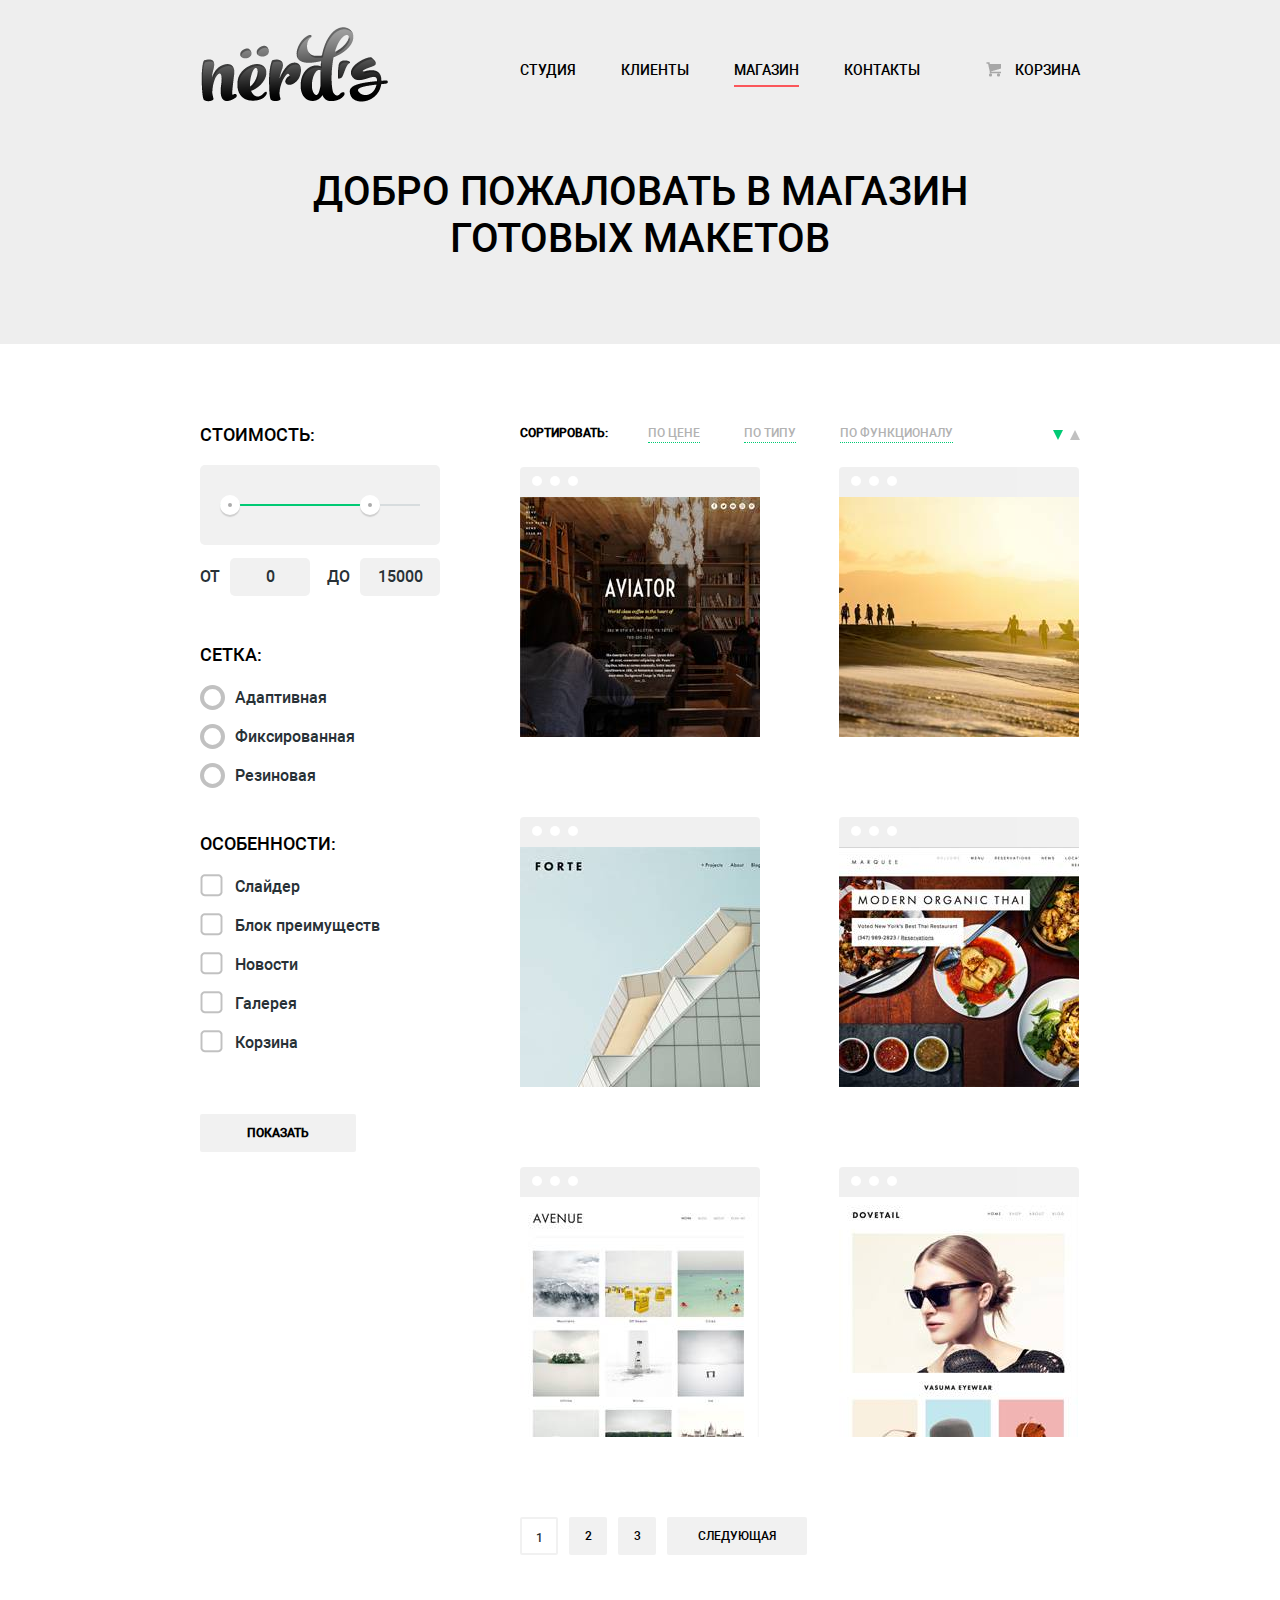
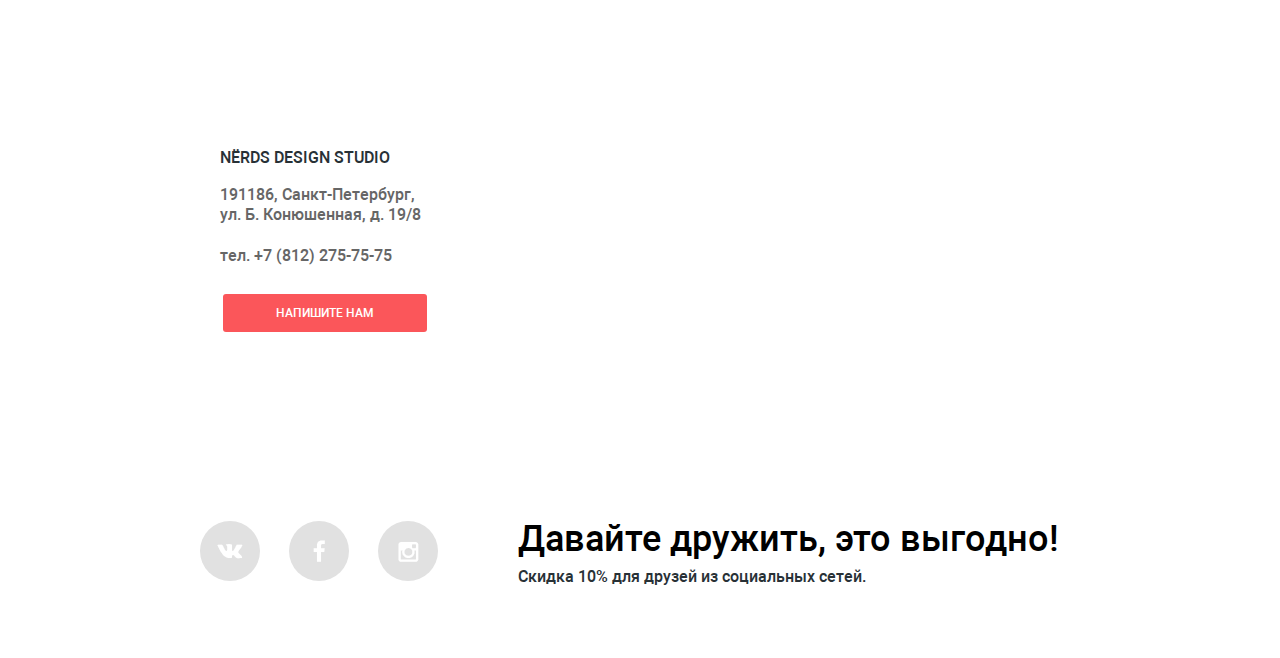
==== catalog.html @ d3740622 "Fix" ====
<!DOCTYPE html>
<html>
  <head>
    <meta charset="utf-8">
    <title></title>
    <link rel="stylesheet" href="css/normalize.css">
    <link rel="stylesheet" href="css/style.css">
  </head>
  <body>
    <header class="page-header">
      <div class="container">
        <div class="header-top clearfix">
          <a class="header-logo" href="index.html"><img src="img/logo.png" alt="Nerds"></a>
          <div class="header-nav clearfix">
            <nav class="header-menu">
              <ul class="header-menu-list">
                <li><a href="#">Студия</a></li>
                <li><a href="#">Клиенты</a></li>
                <li class="menu-item-active"><span>Магазин</span></li>
                <li><a href="#">Контакты</a></li>
              </ul>
            </nav>
            <a class="header-cart" href="#">
              <i class="cart-img"></i>
              Корзина
            </a>
          </div>
        </div>
        <div class="header-title">
          <h1>Добро пожаловать в магазин готовых макетов</h1>
        </div>
      </div>
    </header>
    <main class="container clearfix">
      <form class="shop-form" action="index.html" method="post">
        <div class="shop-form-filter">
          <h2>Стоимость:</h2>
          <div class="range-filter">
            <div class="range-controls">
              <div class="scale">
                <div class="bar" style="margin-left: 0; width: 75%"></div>
              </div>
              <div class="toggle toggle-min"></div>
              <div class="toggle toggle-max"></div>
            </div>
            <div class="price-controls">
              <label class="min-price">от<input name="min-price" type="text" value="0"></label>
              <label class="max-price">до<input name="max-price" type="text" value="15000"></label>
            </div>
          </div>
        </div>
        <div class="shop-form-groups">
          <h2>Сетка:</h2>
          <ul class="shop-form-groups-list">
            <li class="shop-form-groups-item">
              <input type="radio" name="radio-item" value="radio-item1" id="radio-point1">
              <label for="radio-point1">Адаптивная</label>
            </li>
            <li class="shop-form-groups-item">
              <input type="radio" name="radio-item" value="radio-item2" id="radio-point2">
              <label for="radio-point2">Фиксированная</label>
            </li>
            <li class="shop-form-groups-item">
              <input type="radio" name="radio-item" value="radio-item3" id="radio-point3">
              <label for="radio-point3">Резиновая</label>
            </li>
          </ul>
        </div>
        <div class="shop-form-groups">
          <h2>Особенности:</h2>
          <ul class="shop-form-groups-list">
            <li class="shop-form-groups-item">
              <input type="checkbox" name="checkbox-item1" id="chekbox-point1">
              <label for="chekbox-point1">Слайдер</label>
            </li>
            <li class="shop-form-groups-item">
              <input type="checkbox" name="checkbox-item2" id="chekbox-point2">
              <label for="chekbox-point2">Блок преимуществ</label>
            </li>
            <li class="shop-form-groups-item">
              <input type="checkbox" name="checkbox-item3" id="chekbox-point3">
              <label for="chekbox-point3">Новости</label>
            </li>
            <li class="shop-form-groups-item">
              <input type="checkbox" name="checkbox-item4" id="chekbox-point4">
              <label for="chekbox-point4">Галерея</label>
            </li>
            <li class="shop-form-groups-item">
              <input type="checkbox" name="checkbox-item5" id="chekbox-point5">
              <label for="chekbox-point5">Корзина</label>
            </li>
          </ul>
        </div>
        <input class="form-btn" type="submit" value="Показать">
      </form>
      <div class="shop-content">
        <div class="shop-sort clearfix">
          <b class="shop-sort-title">Сортировать:</b>
          <ul class="shop-sort-list">
            <li class="shop-sort-item"><a href="#">По цене</a></li>
            <li class="shop-sort-item"><a href="#">По типу</a></li>
            <li class="shop-sort-item"><a href="#">По функционалу</a></li>
          </ul>
          <div class="shop-sort-buttons">
             <a class="sort-button-down sort-button-active" href="#"></a>
             <a class="sort-button-up" href="#"></a>
          </div>
        </div>
        <div class="shop-products">
          <div class="shop-products-catalog">
            <article class="shop-products-item">
              <div class="item-header">
                <div class="item-header-laps">
                  <div class="item-header-lap"></div>
                  <div class="item-header-lap"></div>
                  <div class="item-header-lap"></div>
                </div>
              </div>
              <div class="item-img">
                <img src="img/shop-item-img1.jpg" alt="#" width="240" height="240">
                <div class="item-inside">
                  <h3>
                    <a href="#">
                      <span class="item-inside-title">Aviator</span>
                      <span class="item-inside-text">Одностраничный макет<br>с авторским дизайном</span>
                    </a>
                  </h3>
                  <a class="btn btn--product" href="#">8000 Р.</a>
                </div>
              </div>
            </article>
            <article class="shop-products-item">
              <div class="item-header">
                <div class="item-header-laps">
                  <div class="item-header-lap"></div>
                  <div class="item-header-lap"></div>
                  <div class="item-header-lap"></div>
                </div>
              </div>
              <div class="item-img">
                <img src="img/shop-item-img2.jpg" alt="#" width="240" height="240">
                <div class="item-inside">
                  <h3>
                    <a href="#">
                      <span class="item-inside-title">Sunset</span>
                      <span class="item-inside-text">Интернет-магазин<br>с личным кабинетом</span>
                    </a>
                  </h3>
                  <a class="btn btn--product" href="#">10000 Р.</a>
                </div>
              </div>
            </article>
            <article class="shop-products-item">
              <div class="item-header">
                <div class="item-header-laps">
                  <div class="item-header-lap"></div>
                  <div class="item-header-lap"></div>
                  <div class="item-header-lap"></div>
                </div>
              </div>
              <div class="item-img">
                <img src="img/shop-item-img3.jpg" alt="#" width="240" height="240">
                <div class="item-inside">
                  <h3>
                    <a href="#">
                      <span class="item-inside-title">Forte</span>
                      <span class="item-inside-text">Отличный макет<br>для личного блога</span>
                    </a>
                  </h3>
                  <a class="btn btn--product" href="#">5000 Р.</a>
                </div>
              </div>
            </article>
            <article class="shop-products-item">
              <div class="item-header">
                <div class="item-header-laps">
                  <div class="item-header-lap"></div>
                  <div class="item-header-lap"></div>
                  <div class="item-header-lap"></div>
                </div>
              </div>
              <div class="item-img">
                <img src="img/shop-item-img4.jpg" alt="#" width="240" height="240">
                <div class="item-inside">
                  <h3>
                    <a href="#">
                      <span class="item-inside-title">Modern organic thai</span>
                      <span class="item-inside-text">Сайт для ресторана<br>быстрого питания</span>
                    </a>
                  </h3>
                  <a class="btn btn--product" href="#">12000 Р.</a>
                </div>
              </div>
            </article>
            <article class="shop-products-item">
              <div class="item-header">
                <div class="item-header-laps">
                  <div class="item-header-lap"></div>
                  <div class="item-header-lap"></div>
                  <div class="item-header-lap"></div>
                </div>
              </div>
              <div class="item-img">
                <img src="img/shop-item-img5.jpg" alt="#" width="239" height="240">
                <div class="item-inside">
                  <h3>
                    <a href="#">
                      <span class="item-inside-title">Avenue</span>
                      <span class="item-inside-text">Макет для блога<br>о путешествиях</span>
                    </a>
                  </h3>
                  <a class="btn btn--product" href="#">8000 Р.</a>
                </div>
              </div>
            </article>
            <article class="shop-products-item">
              <div class="item-header">
                <div class="item-header-laps">
                  <div class="item-header-lap"></div>
                  <div class="item-header-lap"></div>
                  <div class="item-header-lap"></div>
                </div>
              </div>
             <div class="item-img">
                <img src="img/shop-item-img6.jpg" alt="#" width="239" height="240">
                <div class="item-inside">
                  <h3>
                    <a href="#">
                      <span class="item-inside-title">Devetail</span>
                      <span class="item-inside-text">Интернет-магазин<br>с галереей товаров</span>
                    </a>
                  </h3>
                  <a class="btn btn--product" href="#">14000 Р.</a>
                </div>
              </div>
            </article>
          </div>
          <div class="shop-pagination">
            <ul class="shop-pagination-list">
              <li class="shop-pagination-list-item"><span>1</span></li>
              <li class="shop-pagination-list-item"><a href="#">2</a></li>
              <li class="shop-pagination-list-item"><a href="#">3</a></li>
              <li class="shop-pagination-list-item"><a href="#">Следующая</a></li>
            </ul>
          </div>
        </div>
      </div>
    </main>
    <footer class="main-footer">
      <div class="map">
        <div class="container">
          <div class="contacts">
            <h3>Nёrds design studio</h3>
            <p>191186, Cанкт-Петербург,<br>ул. Б. Конюшенная, д. 19/8</p>
            <p>тел. +7 (812) 275-75-75</p>
            <a class="btn btn--contacts" href="#">Напишите нам</a>
          </div>
        </div>
        <iframe src="https://www.google.com/maps/embed?pb=!1m18!1m12!1m3!1d706.6223157709778!2d30.32286932535905!3d59.938286115292975!2m3!1f0!2f0!3f0!3m2!1i1024!2i768!4f13.1!3m3!1m2!1s0x4696310fc48a615b%3A0x8de51359ce6081aa!2z0JLQvtC70YvQvdGB0LrQuNC5INC_0LXRgC4sIDE5LCDQodCw0L3QutGCLdCf0LXRgtC10YDQsdGD0YDQsywgMTkxMTg2!5e0!3m2!1sru!2sru!4v1463159661287" width="100%" height="415" frameborder="0" style="border:0" allowfullscreen></iframe>
      </div>
      <div class="main-footer-bottom clearfix">
        <div class="container">
          <div class="social-btns">
            <a class="social-btn" href="http://vk.com/"><div class="social-btn-vk"></div></a>
            <a class="social-btn" href="http://facebook.com/"><div class="social-btn-fb"></div></a>
            <a class="social-btn" href="http://instagram.com/"><div class="social-btn-in"></div></a>
          </div>
          <div class="footer-promo">
            <b class="footer-promo-title">Давайте дружить, это выгодно!</b>
            <p>Скидка 10% для друзей из социальных сетей.</p>
          </div>
        </div>
      </div>
    </footer>
    <div class="container container--modal">
      <div class="modal-content">
        <button class="modal-content-close" type="button" title="Закрыть">Закрыть</button>
        <form class="modal-form" action="index.html" method="post">
          <div class="modal-form-block">
            <label for="form-name">Ваше имя:</label>
            <input class="modal-form-text" id="form-name" type="text" name="name" value="Представьтесь, пожалуйста">
          </div>
          <div class="modal-form-block">
            <label for="form-email">Ваш e-mail:</label>
            <input class="modal-form-text" id="form-email" type="email" name="email" value="Для отправки ответа">
          </div>
          <label for="form-letter">Текст письма:</label>
          <textarea class="modal-form-text modal-form-text--letter" id="form-letter" name="letter">В свободной форме</textarea>
          <input class="btn brn--modal" type="submit" value="Отправить">
        </form>
      </div>
    </div>
    <script src="js/script.js"></script>
  </body>
</html>
---- css/style.css ----
@font-face {
    font-family: "roboto";
    src: url("../fonts/robotomedium.woff2") format("woff2"),
         url("../fonts/robotomedium.woff") format("woff");
    font-weight: 500;
    font-style: normal;
}

body {
  min-width: 900px;
  font-family: "roboto", "Arial", sans-serif;
  font-weight: 500;
  font-size: 16px;
  line-height: 22px;
  background: #ffffff;
  color: #283136;
}

.container {
  width: 880px;
  margin: 0 auto;
  padding-left: 10px;
  padding-right: 10px;
}

.page-header {
  margin-bottom: 80px;
  background: #eeeeee;
  color: #000000;
}

.header-logo {
  width: 140px;
  padding-left: 1px;
  float: left;
  margin-top: 27px;
}

.header-nav {
  max-width: 720px;
  margin-top: 55px;
  float: right;
}

.header-menu {
  float: left;
  max-width: 560px;
}

.header-menu-list {
  margin: 0;
  padding: 0;
  list-style: none;
  font-size: 0;
}

.header-menu-list li {
  display: inline-block;
  margin-right: 45px;
  font-size: 14px;
  line-height: 30px;
  vertical-align: top;
}

.menu-item-active {
  border-bottom: 2px solid #fb565a;
}

.header-nav a,
.header-nav span {
  text-decoration: none;
  text-transform: uppercase;
  color: #000000;
}

.header-nav a:hover {
  color: #fb565a;
}

.header-nav a:active {
  color: #8f8f8f;
}

.header-cart {
  position: relative;
  display: block;
  float: right;
  width: 100px;
  margin-left: 15px;
  text-align: right;
  font-size: 14px;
  line-height: 30px;
}

.cart-img {
  position: absolute;
  display: block;
  top: 7px;
  left: 6px;
  background-image: url("../img/sprite.png");  background-repeat: no-repeat;
  background-position: -20px -19px;
  width: 15px;
  height: 15px;
}

.header-cart:hover .cart-img {
  background-position: -19px -111px;
}

.header-cart:active .cart-img {
  background-position: -20px -67px;
}

.slider{
    position:relative;
    width:880px;
    height:310px;
    margin:0 auto;
    margin-top: 40px;
}
.slider input[type=radio] {
    position:absolute;
    opacity:0;
}
.slider-controls{
    position:absolute;
    bottom:95px;
    left:50%;
    width:200px;
    height:10px;
    margin-left:-100px;
    text-align:center;
    z-index:1000;
}
.slider-controls label{
    display:inline-block;
    width:4px;
    height:4px;
    margin:0 3px;
    background:white;
    border:3px solid white;
    vertical-align:top;
    border-radius:50%;
    cursor:pointer;
}
#btn-1:checked ~ .slider-controls label[for="btn-1"],
#btn-2:checked ~ .slider-controls label[for="btn-2"],
#btn-3:checked ~ .slider-controls label[for="btn-3"] {
    background:#c1c1c1;
}

.slider-slide {
    position:absolute;
    top:0;
    left:0;
    width:100%;
    height:100%;
    overflow:hidden;
}
.slider-slide-content {
    width: 470px;
    padding:30px 0;
    color:#283136;
}
.slider-slide-title {
    display: block;
    margin-bottom: 17px;
    font-size:36px;
    line-height:1;
    font-weight: normal;;
    color: #000000;
}

.slider-slide-description {
  margin: 0;
  margin-bottom: 28px;
}

.slider-slide .btn {
  width: 240px;
  padding-left: 0;
  padding-right: 0;
  text-align: center;
}

.slider-slide:nth-child(1) {
    background-image: url("../img/slider-img1.png");
    background-repeat: no-repeat;
    background-position: 100% 10px;
}
.slider-slide:nth-child(2) {
    background-image: url("../img/slider-img2.png");
    background-repeat: no-repeat;
    background-position: 100% 10px;
}
.slider-slide:nth-child(3) {
    background-image: url("../img/slider-img3.png");
    background-repeat: no-repeat;
    background-position: 100% 0;
}
.slider-slide {
    display:none;
}

#btn-1:checked ~ .slider-slides .slider-slide:nth-child(1) {
    display: block;
}
#btn-2:checked ~ .slider-slides .slider-slide:nth-child(2) {
    display: block;
}
#btn-3:checked ~ .slider-slides .slider-slide:nth-child(3) {
    display: block;
}



.header-title {
  width: 700px;
  margin: 0 auto;
  padding-bottom: 55px;
  margin-top: 60px;
}

.header-title h1 {
  text-align: center;
  font-weight: normal;
  text-transform: uppercase;
  font-size: 40px;
  line-height: normal;
}



.services {
  margin-bottom: 60px;
  padding-bottom: 80px;
  border-bottom: 2px solid #eeeeee;
}

.services-item {
  float: left;
  width: 240px;
}

.services-item:not(:last-child) {
  margin-right: 80px;
}

.services-item-img {
  margin-bottom: 17px;
}

.services-item-title {
  margin: 0;
  padding: 0;
  margin-bottom: 14px;
  text-transform: uppercase;
  font-weight: normal;
  font-size: 18px;
  line-height: 30px;
  color: #000000;
}

.services-item-description {
  margin:0;
  margin-bottom: 25px;
  font-size: 15px;
  line-height: 22px;
  color: #283136;
}
.btn {
  display: inline-block;
  padding-top: 11px;
  padding-bottom: 9px;
  padding-left: 40px;
  padding-right: 40px;
  border-radius: 3px;
  text-decoration: none;
  text-transform: uppercase;
  font-size: 12px;
  line-height: 18px;
  color: #ffffff;
  background: #fb565a;
}

.btn:hover {
  background: #d6494d;
}

.btn:active {
  background: #b63538;
  box-shadow: inset 0 3px #9b2d30;
}

.btn--green {
  background: #00ca74;
}

.btn--green:hover {
  background: #01a25e;
}

.btn--green:active {
  background: #009053;
  box-shadow: inset 0 3px #007b47;
}

.btn--yellow {
  background: #efc84a;
}

.btn--yellow:hover {
  background: #d6ae2c;
}

.btn--yellow:active {
  background: #c09b24;
  box-shadow: inset 0 3px #a3841f;
}



.company-info {
  margin-bottom: 45px;
  padding-bottom: 70px;
  border-bottom: 2px solid #eeeeee;
}

.about-us {
  margin-bottom: 46px;
}

.about-us-col-left {
  float: left;
  width: 620px;
  margin-top: 10px;
}

.about-us-col-left p {
  margin: 0px;
}

.about-us-col-left b {
  display: block;
  width: 540px;
  margin-bottom: 15px;
  font-weight: 500;
  font-size: 36px;
  line-height: 36px;
  color: #000000;
}

.about-us-col-right {
  float: right;
  width: 240px;
  text-align: center;
}

.company-info-logo {
  margin-bottom: 20px;
}

.about-us-col-right-title {
  position: relative;
  text-align: center;
}

.about-us-col-right-title::before {
  content: '';
  display: block;
  position: absolute;
  top: 50%;
  height: 2px;
  width: 100%;
  background: #eeeeee;
  z-index: -1;
}

.about-us-col-right-title b {
  display: inline-block;
  background: #ffffff;
  padding: 0 15px;
  font-weight: 500;
  text-transform: uppercase;
  line-height: 16px;
}

.about-job-col {
  float: left;
  font-size: 16px;
  line-height: 22px;
  color: #283136;
}

.about-job-col--right {
  float: right;
  padding-right: 14px;
}

.about-job-col:first-child {
  margin-right: 180px;
}

.about-job-col h2 {
  padding: 0;
  margin: 0;
  margin-bottom: 21px;
  font-size: 16px;
  line-height: 22px;
  text-transform: uppercase;
  font-weight: normal;
}

.about-job-col ul {
  padding: 0;
  margin: 0;
  list-style: none;
}

.about-job-col li {
  position: relative;
  padding: 0;
  padding-left: 37px;
  margin: 0;
}

.about-job-col li:not(:last-child) {
  margin-bottom: 22px;
}

.about-job-col li::after {
  content: '';
  position: absolute;
  top: 10px;
  left: 0;
  width: 25px;
  height: 2px;
  background: #fb565a;
}

.partners {
  margin-bottom: 85px;
  border-bottom: 2px solid #eeeeee;
  padding-left: 11px;
  padding-bottom: 25px;
}

.partners-item {
  display: inline-block;
  vertical-align: middle;
  opacity: 0.3;
}

.partners-item:not(:last-child) {
  margin-right: 118px;
}

.partners-item:hover {
  opacity: 1;
}



.shop-form {
  float: left;
  width: 240px;
  margin-right: 80px;
}

.shop-form h2{
  margin: 0;
  margin-bottom: 15px;
  font-weight: normal;
  font-size: 18px;
  line-height: 30px;
  text-transform: uppercase;
  color: #000000;
}

.shop-form-filter {
  margin-top: -4px;
  margin-bottom: 44px;
}

.range-filter {
  width: 240px;
}

.range-controls {
  position: relative;
  height: 41px;
  padding-top: 39px;
  padding-right: 20px;
  padding-left: 20px;
  margin-bottom: 13px;
  border-radius: 5px;
  background: #f1f1f1;
}

.range-controls .scale {
  height: 2px;
  background: #d7dcde;
}

.range-controls .bar {
  width: 70%;
  height: 2px;
  background: #00ca74;
}

.range-controls .toggle {
  position: absolute;
  top: 30px;
  left: 0px;
  width: 4px;
  height: 4px;
  cursor: pointer;
  border: 8px solid #fff;
  border-radius: 50%;
  background: #ababab;
  box-shadow: 0 2px 1px 0 #cfcfcf;
}

.range-controls .toggle-min {
  left: 20px;
}

.range-controls .toggle-max {
  left: 160px;
}

.price-controls {
  font-size: 0;
}

.price-controls label {
  font-size: 16px;
  display: inline-block;
  width: 50%;
  text-transform: uppercase;
}

.max-price {
  text-align: right;
}

.price-controls input {
  font-family: 'Roboto', 'Arial', sans-serif;
  font-size: 16px;
  width: 60px;
  margin-left: 10px;
  padding: 8px 10px;
  text-align: center;
  color: #283136;
  border: none;
  border-radius: 5px;
  outline: none;
  background: #f1f1f1;
}

.shop-form-groups {
  margin-bottom: 42px;
}

.shop-form-groups-list {
  margin: 0;
  padding: 0;
  list-style: none;
}

.shop-form-groups-item {
  margin-bottom: 15px;
}

input[type="radio"] {
  display: none;
}

input[type="radio"] + label::before {
  content: '';
  display: block;
  position: absolute;
  top: 0;
  left: 0;
  width: 17px;
  height: 17px;
  border: 4px solid #c1c1c1;
  border-radius: 50%;
}

input[type="radio"] + label:hover::before {
  border: 4px solid #b5b5b5;
}

input[type="radio"]:checked + label::after {
  content: '';
  display: block;
  position: absolute;
  top: 8px;
  left: 8px;;
  width: 9px;
  height: 9px;
  background: #c1c1c1;
  border-radius: 50%;
}

input[type="radio"]:checked + label:hover::after {
  background: #b5b5b5;
}

input[type="checkbox"] {
  display: none;
}

input + label {
  display: block;
  position: relative;
  cursor: pointer;
  padding-top: 2px;
  padding-left: 35px;
}

input[type="checkbox"] + label::before {
  content: '';
  display: block;
  position: absolute;
  top: 0;
  left: 0;
  width: 27px;
  height: 23px;
  background-image: url("../img/sprite.png");  background-repeat: no-repeat;
  background-position: -113px -13px;
}

input[type="checkbox"] + label:hover::before {
  background-image: url("../img/sprite.png");  background-repeat: no-repeat;
  background-position: -162px -13px;
}

input[type="checkbox"]:checked + label::before {
  content: '';
  display: block;
  position: absolute;
  top: 0;
  left: 0;
  width: 27px;
  height: 23px;
  background-image: url("../img/sprite.png");  background-repeat: no-repeat;
  background-position: -114px -60px;
}

input[type="checkbox"]:checked + label:hover::before {
  background-image: url("../img/sprite.png");  background-repeat: no-repeat;
  background-position: -158px -60px;
}

.form-btn {
  display: block;
  border: none;
  cursor: pointer;
  width: 156px;
  height: 38px;
  margin-top: 60px;
  border-radius: 2px;
  font-size: 12px;
  font-weight: 600;
  text-align: center;
  text-decoration: none;
  text-transform: uppercase;
  letter-spacing: 0;
  background: #f1f1f1;
  color: #000000;
  outline: none;
}

.form-btn:hover {
  background: #e5e5e5;
}

.form-btn:active {
  background: #d5d5d5;
  box-shadow: inset 0 3px #b5b5b5;
}


.shop-content {
  float: right;
  width: 560px;
  margin-bottom: 75px;
}

.shop-sort {
  margin-bottom: 21px;
}

.shop-sort-title {
  float: left;
  display: block;
  margin-right: 40px;
  font-size: 12px;
  line-height: 18px;
  text-transform: uppercase;
  color: #000000;
}

.shop-sort-list {
  float: left;
  margin: 0;
  padding: 0;
  list-style: none;
}

.shop-sort-item {
  display: inline-block;
  padding: 0;
  margin: 0;
  vertical-align: top;
}

.shop-sort-item:not(:last-child) {
  margin-right: 40px;
}

.shop-sort-item a {
  display: block;
  text-decoration: none;
  font-size: 12px;
  line-height: 18px;
  text-transform: uppercase;
  color: #b2b2b2;
  border-bottom: 1px dotted #00ca74;
}

.shop-sort-item a:hover {
  color: #000000;
  border-bottom: 1px solid #00ca74;
}

.shop-sort-item a:active {
  border: none;
}

.shop-sort-buttons {
  float: right;
}

.shop-sort-buttons a {
  display: inline-block;
}

.sort-button-down {
  width: 0;
  margin-right: 3px;
  border-left: 5px solid transparent;
  border-right: 5px solid transparent;
  border-top: 10px solid #c1c1c1;
}

.sort-button-up {
  width: 0;
  height: 0;
  border-left: 5px solid transparent;
  border-right: 5px solid transparent;
  border-bottom: 10px solid #c1c1c1;
}

.sort-button-active {
  border-top: 10px solid #00ca74;
}

.sort-button-down:hover {
  border-top: 10px solid #b5b5b5;
}

.sort-button-up:hover {
  border-bottom: 10px solid #b5b5b5;
}

.sort-button-down:active {
  border-top: 10px solid #000000;
}

.sort-button-up:active {
  border-bottom: 10px solid #000000;
}


.shop-products-item {
  display: inline-block;
  width: 240px;
  padding: 0;
  margin-bottom: 80px;
  border-radius: 4px 4px 0 0;
}

.shop-products-item:not(:nth-child(2n)) {
  margin-right: 75px;
}

.item-header {
  position: relative;
  height: 30px;
  width: 240px;
  border-radius: 4px 4px 0 0;
  background:#797979;
  opacity: 0.1;
}

.shop-products-item:hover .item-header {
  opacity: 1;
}

.item-header-laps {
  padding: 0;
  margin: 0;
  position: absolute;
  top: 3px;
  left: 12px;
}

.item-header-lap {
  display: inline-block;
  width: 10px;
  height: 10px;
  border-radius: 50%;
  margin: 0;
  padding: 0;
  margin-right: 4px;
  background: #ffffff;
}

.item-img {
  position: relative;
  margin: 0;
  padding: 0;
  margin-bottom: -6px;
}

.item-inside {
  position: absolute;
  top: 20px;
  left: 20px;
  display: none;
  width: 200px;
  height: 140px;
  padding-top: 30px;
  padding-bottom: 30px;
  text-align: center;
  background: #ffffff;
}

.item-inside h3 {
  padding: 0;
  margin: 0;
  font-weight: 500;
}

.item-inside h3>a {
  display: block;
  text-decoration: none;
}

.item-inside-title {
  display: block;
  margin-bottom: 17px;
  font-size: 18px;
  line-height: 18px;
  text-transform: uppercase;
  color: #000000
}

.item-inside-text {
  display: block;
  margin-bottom: 30px;
  font-size: 14px;
  line-height: 18px;
  color: #283136;
}

.btn--product {
  position: absolute;
  bottom: 30px;
  left: 30px;
  font-size: 18px;
  line-height: 18px;
}

.shop-products-item:hover .item-inside{
  display: block;
}

.shop-pagination-list {
  margin: 0;
  padding: 0;
  list-style: none;
}

.shop-pagination-list-item {
  display: inline-block;
  margin: 0;
  margin-right: 7px;
  font-size: 12px;
  line-height: 18px;
  text-transform: uppercase;
  vertical-align: top;
}


.shop-pagination-list-item span {
  display: block;
  min-width: 34px;
  height: 24px;
  border: 2px solid #f1f1f1;
  border-radius: 2px;
  padding-top: 10px;
  text-align: center;
  background: #ffffff;
}

.shop-pagination-list-item a {
  display: block;
  min-width: 38px;
  height: 28px;
  border-radius: 2px;
  padding-top: 10px;
  text-align: center;
  text-decoration: none;
  background: #f1f1f1;
  color: #000000;
}

.shop-pagination-list-item:last-child a {
  width: 140px;
}

.shop-pagination-list-item a:hover {
  background: #e5e5e5;
}

.shop-pagination-list-item a:active {
  background: #d5d5d5;
  box-shadow: inset 0 3px #b5b5b5;
}

.map .container {
  position: relative;
}

.contacts {
  position: absolute;
  top: 88px;
  width:230px;
  height: 215px;
  padding-top: 25px;
  padding-left: 20px;
  background: #ffffff;
}

.contacts h3 {
  margin: 0;
  margin-bottom: 12px;
  font-size: 16px;
  font-weight: normal;
  line-height: 30px;
  text-transform: uppercase;
}

.contacts p {
  margin: 0;
  margin-bottom: 21px;
  font-size: 16px;
  line-height: 20px;
  color: #666666;
}

.btn--contacts {
  position: absolute;
  left: 23px;
  bottom: 26px;
  padding: 0;
  width: 204px;
  height: 38px;
  font-size: 12px;
  line-height: 38px;
  text-align: center;
}


.main-footer-bottom {
  padding: 70px 0;
}

.social-btns {
  float: left;
  max-width: 240px;
  margin-right: 80px;
}

.social-btn {
  position: relative;
  display: inline-block;
  width: 60px;
  height: 60px;
  border-radius: 50%;
  background: #e1e1e1;
}

.social-btn:not(:last-child) {
  margin-right: 25px;
}

.social-btn:hover {
  background: #fb565a;
}

.social-btn:active {
  background: #d6494d;
  box-shadow: inset 0 3px #b63e42;
}

.social-btn-vk {
  position: absolute;
  top: 23px;
  left: 17px;
  background-image: url("../img/sprite.png");
  background-repeat: no-repeat;
  background-position: -65px -18px;
  width: 26px;
  height: 15px;
}

.social-btn-fb {
  position: absolute;
  top: 19px;
  left: 24px;
  background-image: url("../img/sprite.png");
  background-repeat: no-repeat;
  background-position: -69px -55px;
  width: 12px;
  height: 22px;
}

.social-btn-in {
  position: absolute;
  top: 20px;
  left: 20px;
  background-image: url("../img/sprite.png");
  background-repeat: no-repeat;
  background-position: -63px -106px;
  width: 21px;
  height: 21px;
}

.footer-promo {
  float:left;
}

.footer-promo p {
  padding: 0;
  margin: 0;
}

.footer-promo-title {
  display:block;
  font-weight: 500;
  font-size: 36px;
  line-height: 36px;
  color: #000000;
  margin-bottom: 9px;
}


.container--modal {
  position: relative;
}

.modal-content {
  display: none;
  position: absolute;
  left: 125px;
  bottom: 255px;
  padding-top: 56px;
  padding-left: 80px;
  width: 550px;
  min-height: 360px;
  background: #ffffff;
  box-shadow: 0 20px 40px 5px rgba(0, 1, 1, 0.75);
}

.modal-content-show {
  display: block;
}

.modal-content-close {
  position: absolute;
  top: 7px;
  right: 7px;
  width: 41px;
  height: 41px;
  border: none;
  border-radius: 50%;
  font-size: 0;
  background: #fb565a;
  cursor: pointer;
}

.modal-content-close::before,
.modal-content-close::after {
  content: '';
  position: absolute;
  left: 7px;
  top: 18px;
  width: 26px;
  height: 5px;
  border-radius: 1px;
  background: #ffffff;
}

.modal-content-close::before {
  transform: rotate(45deg);
}

.modal-content-close::after {
  transform: rotate(-45deg);
}

.modal-form-block {
  display: inline-block;
  margin-right: 18px;
  margin-bottom: 20px;
  font-size: 0px;
}

.modal-form label {
  display: block;
  padding: 0;
  margin-bottom: 10px;
  font-size: 16px;
  line-height: 16px;
  color: #000000;
}

.modal-form-text {
  width: 202px;
  height: 34px;
  border: 2px solid #f1f1f1;
  border-radius: 2px;
  padding-left: 13px;
  font-family: "roboto", "Arial", sans-serif;
  font-weight: 500;
  font-size: 12px;
  line-height: 18px;
  text-transform: uppercase;
  vertical-align: top;
  outline: none;
  background: #ffffff;
  color: #000000;
}

.modal-form-text:hover {
  border: 2px solid #a2a9ac;
}

.modal-form-text:focus {
  border: 2px solid #56bffb;
}

.modal-form-text--letter {
  width: 443px;
  height: 100px;
  padding-top: 10px;
  margin-bottom: 48px;
  resize: none;
}

.brn--modal {
  width: 460px;
  border: none;
  border-radius: 4px/2px;
  padding-left: 0;
  padding-right: 0;
  margin-bottom: 49px;
  font-weight: normal;
  text-align: center;
  cursor: pointer;
  outline: none;
}

.clearfix::after {
  content: "";
  display: table;
  clear: both;
}
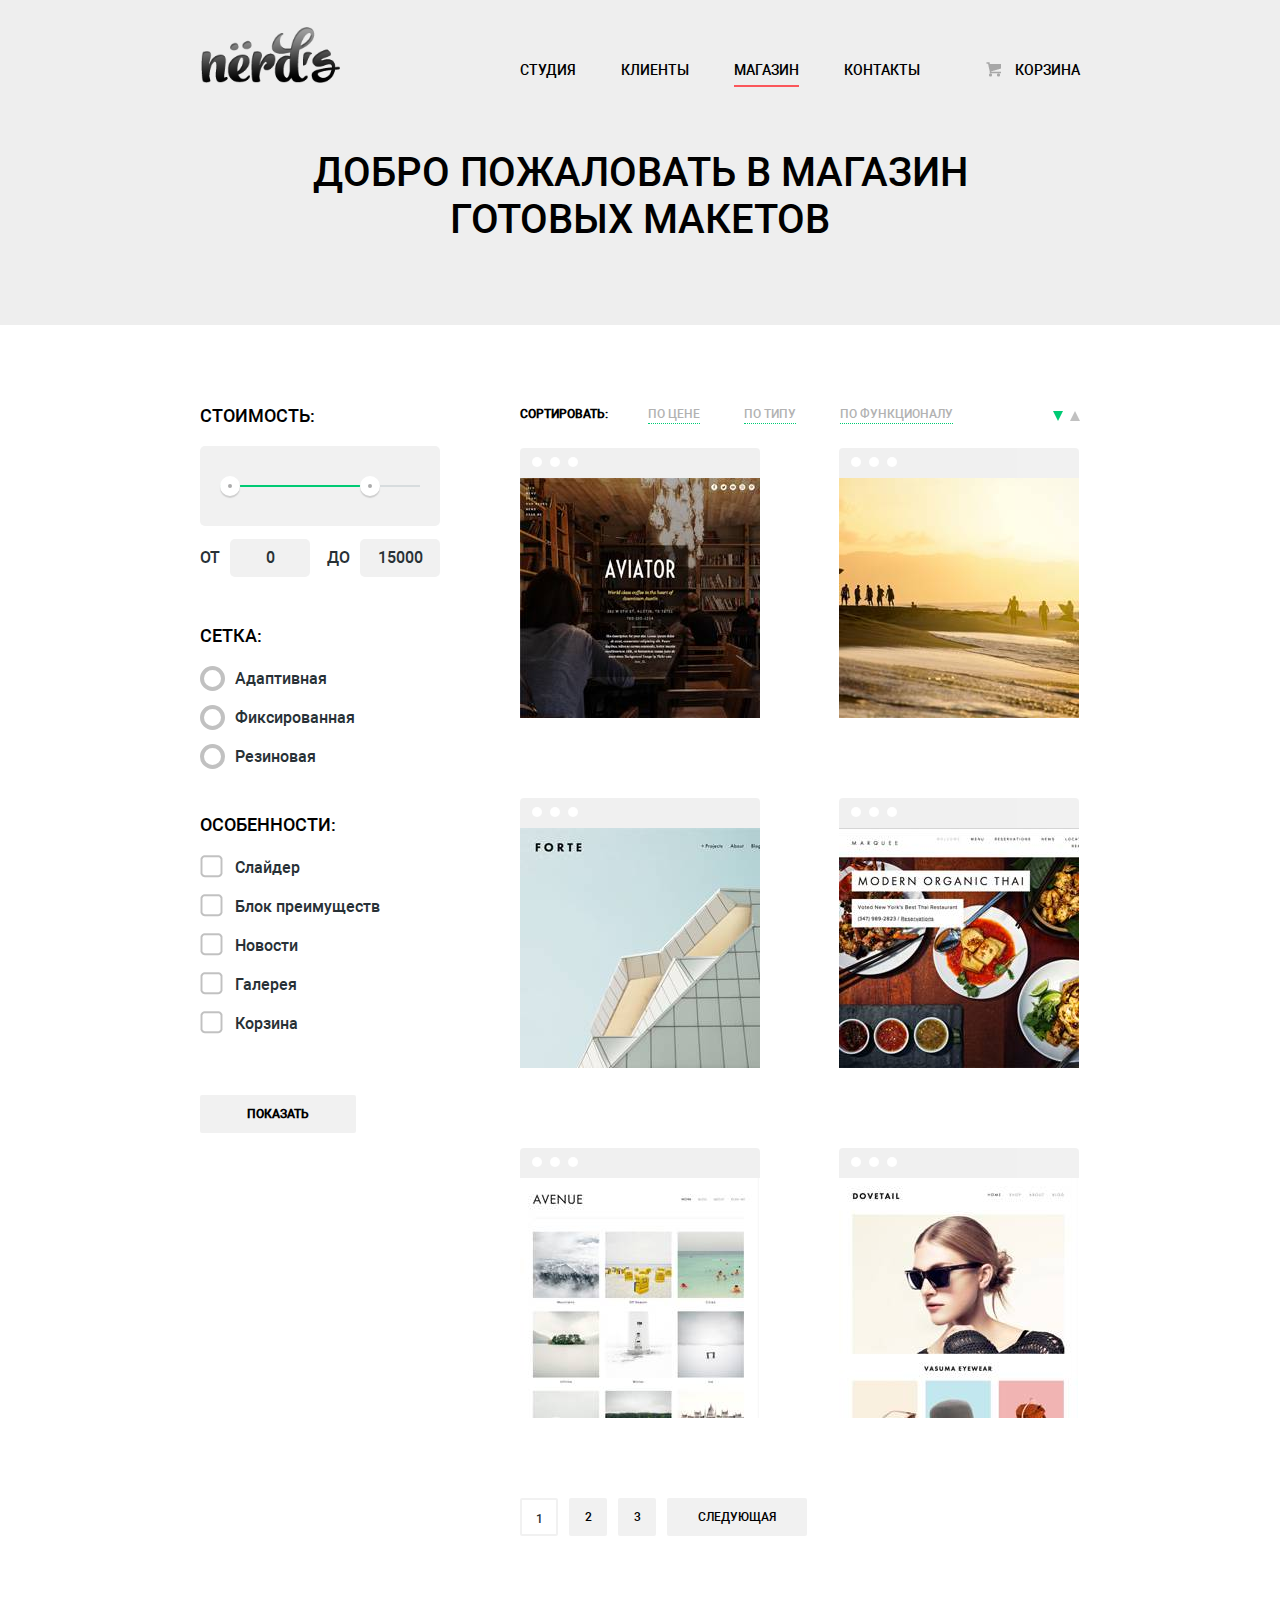
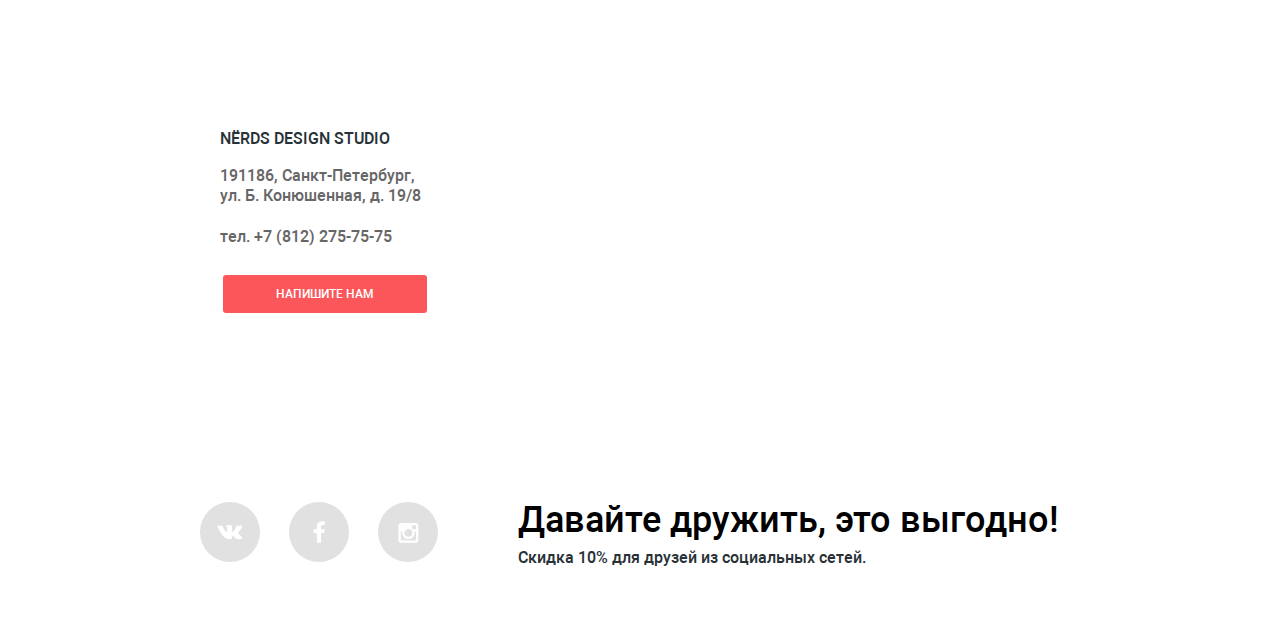
==== commit b1330388: "Fix" ====
--- a/catalog.html
+++ b/catalog.html
@@ -10,7 +10,7 @@
     <header class="page-header">
       <div class="container">
         <div class="header-top clearfix">
-          <a class="header-logo" href="index.html"><img src="img/logo.png" alt="Nerds"></a>
+          <a class="header-logo" href="index.html"><img src="img/logo.png" alt="Nerds" width="139" height="56"></a>
           <div class="header-nav clearfix">
             <nav class="header-menu">
               <ul class="header-menu-list">
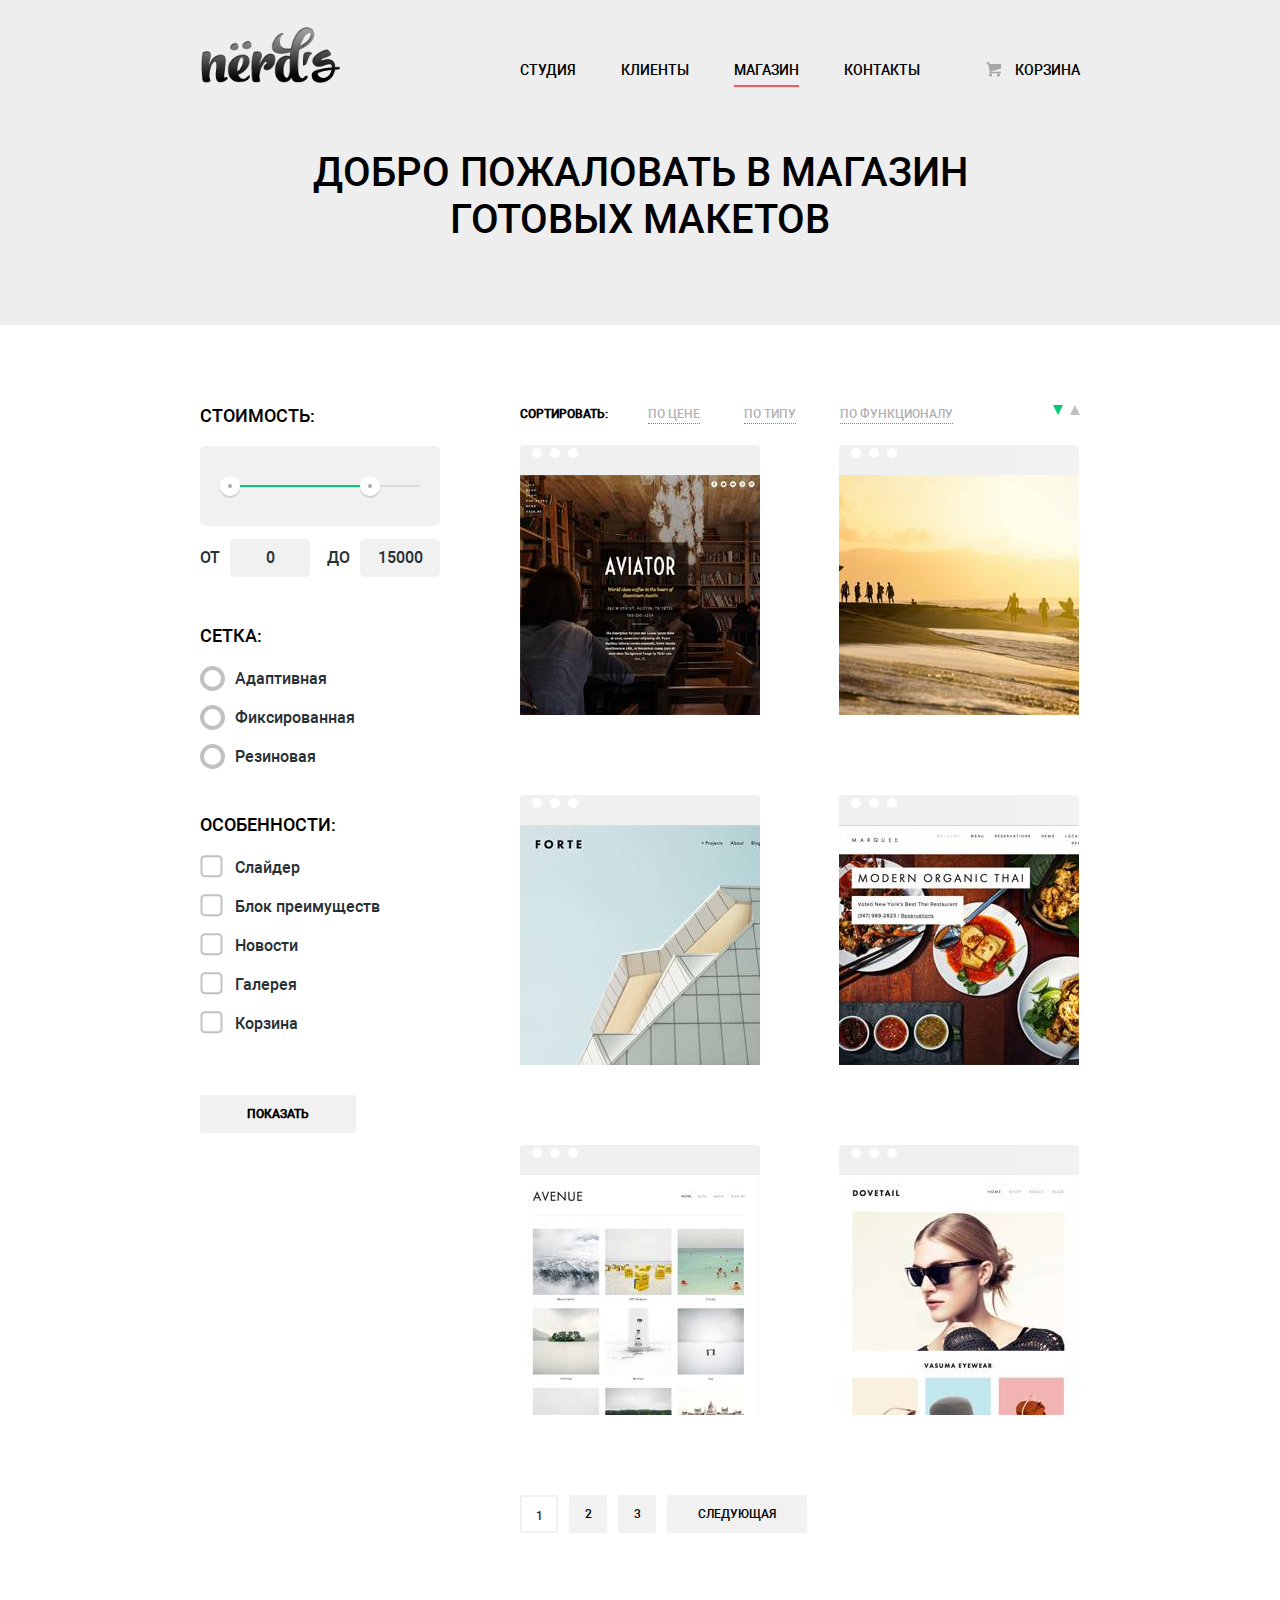
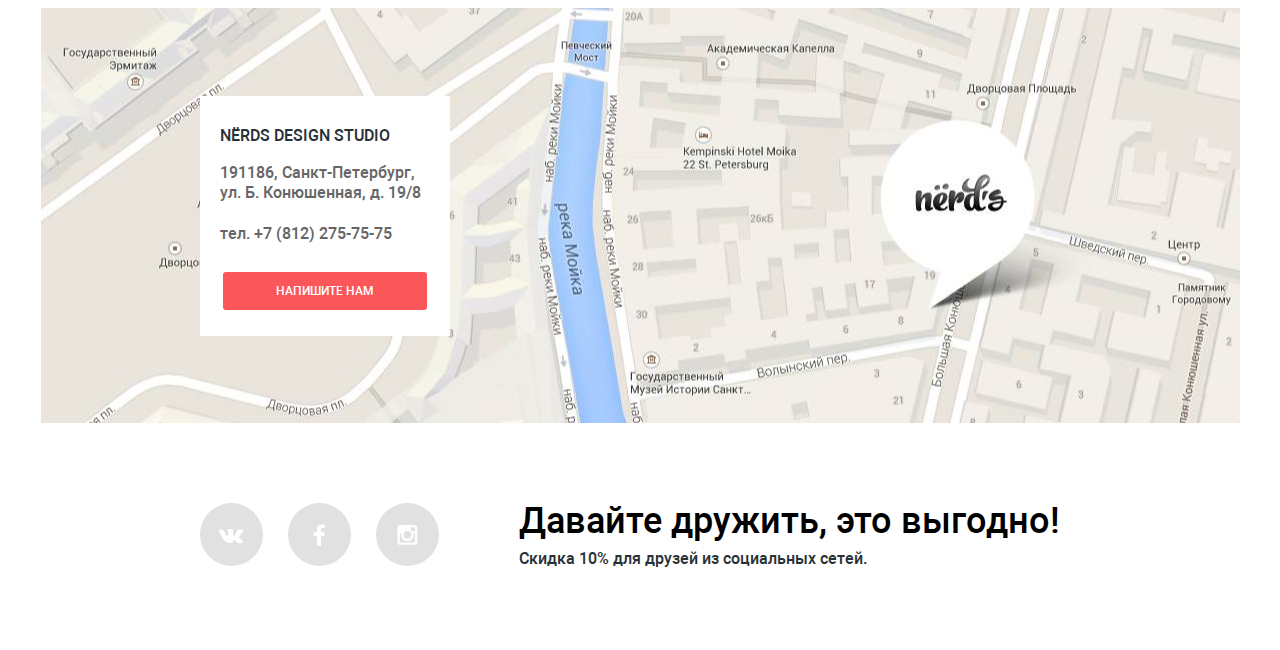
==== commit 2d37c531: "Fix" ====
--- a/catalog.html
+++ b/catalog.html
@@ -2,7 +2,7 @@
 <html>
   <head>
     <meta charset="utf-8">
-    <title></title>
+    <title>Каталог</title>
     <link rel="stylesheet" href="css/normalize.css">
     <link rel="stylesheet" href="css/style.css">
   </head>
@@ -256,7 +256,7 @@
             <a class="btn btn--contacts" href="#">Напишите нам</a>
           </div>
         </div>
-        <iframe src="https://www.google.com/maps/embed?pb=!1m18!1m12!1m3!1d706.6223157709778!2d30.32286932535905!3d59.938286115292975!2m3!1f0!2f0!3f0!3m2!1i1024!2i768!4f13.1!3m3!1m2!1s0x4696310fc48a615b%3A0x8de51359ce6081aa!2z0JLQvtC70YvQvdGB0LrQuNC5INC_0LXRgC4sIDE5LCDQodCw0L3QutGCLdCf0LXRgtC10YDQsdGD0YDQsywgMTkxMTg2!5e0!3m2!1sru!2sru!4v1463159661287" width="100%" height="415" frameborder="0" style="border:0" allowfullscreen></iframe>
+        <iframe src="https://www.google.com/maps/embed?pb=!1m18!1m12!1m3!1d706.6223157709778!2d30.32286932535905!3d59.938286115292975!2m3!1f0!2f0!3f0!3m2!1i1024!2i768!4f13.1!3m3!1m2!1s0x4696310fc48a615b%3A0x8de51359ce6081aa!2z0JLQvtC70YvQvdGB0LrQuNC5INC_0LXRgC4sIDE5LCDQodCw0L3QutGCLdCf0LXRgtC10YDQsdGD0YDQsywgMTkxMTg2!5e0!3m2!1sru!2sru!4v1463159661287" width="1200" height="415" frameborder="0" style="border:0" allowfullscreen></iframe>
       </div>
       <div class="main-footer-bottom clearfix">
         <div class="container">
@@ -278,15 +278,15 @@
         <form class="modal-form" action="index.html" method="post">
           <div class="modal-form-block">
             <label for="form-name">Ваше имя:</label>
-            <input class="modal-form-text" id="form-name" type="text" name="name" value="Представьтесь, пожалуйста">
+            <input class="modal-form-text" id="form-name" type="text" name="name" placeholder="Представьтесь, пожалуйста" required>
           </div>
           <div class="modal-form-block">
             <label for="form-email">Ваш e-mail:</label>
-            <input class="modal-form-text" id="form-email" type="email" name="email" value="Для отправки ответа">
+            <input class="modal-form-text" id="form-email" type="email" name="email" placeholder="Для отправки ответа" required>
           </div>
           <label for="form-letter">Текст письма:</label>
-          <textarea class="modal-form-text modal-form-text--letter" id="form-letter" name="letter">В свободной форме</textarea>
-          <input class="btn brn--modal" type="submit" value="Отправить">
+          <textarea class="modal-form-text modal-form-text--letter" id="form-letter" name="letter" placeholder="В свободной форме" required></textarea>
+          <input class="btn btn--modal" type="submit" value="Отправить">
         </form>
       </div>
     </div>
--- a/css/style.css
+++ b/css/style.css
@@ -56,10 +56,10 @@
 
 .header-menu-list li {
   display: inline-block;
+  vertical-align:top;
   margin-right: 45px;
   font-size: 14px;
   line-height: 30px;
-  vertical-align: top;
 }
 
 .menu-item-active {
@@ -111,18 +111,20 @@
   background-position: -20px -67px;
 }
 
-.slider{
+.slider {
     position:relative;
     width:880px;
     height:310px;
     margin:0 auto;
     margin-top: 40px;
 }
+
 .slider input[type=radio] {
     position:absolute;
     opacity:0;
 }
-.slider-controls{
+
+.slider-controls {
     position:absolute;
     bottom:95px;
     left:50%;
@@ -132,17 +134,19 @@
     text-align:center;
     z-index:1000;
 }
-.slider-controls label{
+
+.slider-controls label {
     display:inline-block;
+    vertical-align:top;
     width:4px;
     height:4px;
     margin:0 3px;
     background:white;
     border:3px solid white;
-    vertical-align:top;
     border-radius:50%;
     cursor:pointer;
 }
+
 #btn-1:checked ~ .slider-controls label[for="btn-1"],
 #btn-2:checked ~ .slider-controls label[for="btn-2"],
 #btn-3:checked ~ .slider-controls label[for="btn-3"] {
@@ -157,11 +161,13 @@
     height:100%;
     overflow:hidden;
 }
+
 .slider-slide-content {
     width: 470px;
     padding:30px 0;
     color:#283136;
 }
+
 .slider-slide-title {
     display: block;
     margin-bottom: 17px;
@@ -188,16 +194,19 @@
     background-repeat: no-repeat;
     background-position: 100% 10px;
 }
+
 .slider-slide:nth-child(2) {
     background-image: url("../img/slider-img2.png");
     background-repeat: no-repeat;
     background-position: 100% 10px;
 }
+
 .slider-slide:nth-child(3) {
     background-image: url("../img/slider-img3.png");
     background-repeat: no-repeat;
     background-position: 100% 0;
 }
+
 .slider-slide {
     display:none;
 }
@@ -211,8 +220,6 @@
 #btn-3:checked ~ .slider-slides .slider-slide:nth-child(3) {
     display: block;
 }
-
-
 
 .header-title {
   width: 700px;
@@ -228,8 +235,6 @@
   font-size: 40px;
   line-height: normal;
 }
-
-
 
 .services {
   margin-bottom: 60px;
@@ -270,6 +275,7 @@
 }
 .btn {
   display: inline-block;
+  vertical-align:top;
   padding-top: 11px;
   padding-bottom: 9px;
   padding-left: 40px;
@@ -378,6 +384,7 @@
 
 .about-us-col-right-title b {
   display: inline-block;
+  vertical-align:top;
   background: #ffffff;
   padding: 0 15px;
   font-weight: 500;
@@ -458,8 +465,6 @@
 .partners-item:hover {
   opacity: 1;
 }
-
-
 
 .shop-form {
   float: left;
@@ -536,6 +541,7 @@
 .price-controls label {
   font-size: 16px;
   display: inline-block;
+  vertical-align:top;
   width: 50%;
   text-transform: uppercase;
 }
@@ -690,7 +696,7 @@
 }
 
 .shop-sort {
-  margin-bottom: 21px;
+  margin-bottom: 18px;
 }
 
 .shop-sort-title {
@@ -712,9 +718,9 @@
 
 .shop-sort-item {
   display: inline-block;
-  padding: 0;
-  margin: 0;
-  vertical-align: top;
+  vertical-align:top;
+  padding: 0;
+  margin: 0;
 }
 
 .shop-sort-item:not(:last-child) {
@@ -746,6 +752,7 @@
 
 .shop-sort-buttons a {
   display: inline-block;
+  vertical-align:top;
 }
 
 .sort-button-down {
@@ -787,6 +794,7 @@
 
 .shop-products-item {
   display: inline-block;
+  vertical-align:top;
   width: 240px;
   padding: 0;
   margin-bottom: 80px;
@@ -820,6 +828,7 @@
 
 .item-header-lap {
   display: inline-block;
+  vertical-align:top;
   width: 10px;
   height: 10px;
   border-radius: 50%;
@@ -897,12 +906,12 @@
 
 .shop-pagination-list-item {
   display: inline-block;
+  vertical-align:top;
   margin: 0;
   margin-right: 7px;
   font-size: 12px;
   line-height: 18px;
   text-transform: uppercase;
-  vertical-align: top;
 }
 
 
@@ -942,8 +951,19 @@
   box-shadow: inset 0 3px #b5b5b5;
 }
 
+.map {
+  height: 415px;
+  background-image: url(../img/map.jpg);
+  background-position: center center;
+  background-repeat: no-repeat;
+}
+
 .map .container {
   position: relative;
+}
+
+.map iframe {
+  width: 100%;
 }
 
 .contacts {
@@ -987,7 +1007,7 @@
 
 
 .main-footer-bottom {
-  padding: 70px 0;
+  padding: 80px 0;
 }
 
 .social-btns {
@@ -999,14 +1019,15 @@
 .social-btn {
   position: relative;
   display: inline-block;
-  width: 60px;
-  height: 60px;
+  vertical-align:top;
+  width: 63px;
+  height: 63px;
   border-radius: 50%;
   background: #e1e1e1;
 }
 
 .social-btn:not(:last-child) {
-  margin-right: 25px;
+  margin-right: 21px;
 }
 
 .social-btn:hover {
@@ -1020,8 +1041,8 @@
 
 .social-btn-vk {
   position: absolute;
-  top: 23px;
-  left: 17px;
+  top: 26px;
+  left: 18px;
   background-image: url("../img/sprite.png");
   background-repeat: no-repeat;
   background-position: -65px -18px;
@@ -1031,8 +1052,8 @@
 
 .social-btn-fb {
   position: absolute;
-  top: 19px;
-  left: 24px;
+  top: 21px;
+  left: 25px;
   background-image: url("../img/sprite.png");
   background-repeat: no-repeat;
   background-position: -69px -55px;
@@ -1042,8 +1063,8 @@
 
 .social-btn-in {
   position: absolute;
-  top: 20px;
-  left: 20px;
+  top: 21px;
+  left: 21px;
   background-image: url("../img/sprite.png");
   background-repeat: no-repeat;
   background-position: -63px -106px;
@@ -1053,6 +1074,7 @@
 
 .footer-promo {
   float:left;
+  max-width: 550px;
 }
 
 .footer-promo p {
@@ -1069,7 +1091,6 @@
   margin-bottom: 9px;
 }
 
-
 .container--modal {
   position: relative;
 }
@@ -1081,14 +1102,40 @@
   bottom: 255px;
   padding-top: 56px;
   padding-left: 80px;
+  padding-bottom: 49px;
   width: 550px;
-  min-height: 360px;
   background: #ffffff;
   box-shadow: 0 20px 40px 5px rgba(0, 1, 1, 0.75);
 }
 
 .modal-content-show {
   display: block;
+  -webkit-animation-name: modal-show;
+          animation-name: modal-show;
+  -webkit-animation-duration: .5s;
+          animation-duration: .5s;
+  -webkit-animation-fill-mode: forwards;
+          animation-fill-mode: forwards;
+}
+
+@-webkit-keyframes modal-show {
+  from {
+    opacity: 0;
+  }
+
+  to {
+    opacity: 1;
+  }
+}
+
+@keyframes modal-show {
+  from {
+    opacity: 0;
+  }
+
+  to {
+    opacity: 1;
+  }
 }
 
 .modal-content-close {
@@ -1126,6 +1173,7 @@
 
 .modal-form-block {
   display: inline-block;
+  vertical-align: top;
   margin-right: 18px;
   margin-bottom: 20px;
   font-size: 0px;
@@ -1141,11 +1189,12 @@
 }
 
 .modal-form-text {
-  width: 202px;
+  width: 189px;
   height: 34px;
   border: 2px solid #f1f1f1;
   border-radius: 2px;
   padding-left: 13px;
+  padding-right: 13px;
   font-family: "roboto", "Arial", sans-serif;
   font-weight: 500;
   font-size: 12px;
@@ -1166,26 +1215,65 @@
 }
 
 .modal-form-text--letter {
-  width: 443px;
+  width: 430px;
   height: 100px;
   padding-top: 10px;
   margin-bottom: 48px;
   resize: none;
 }
 
-.brn--modal {
+.btn--modal {
   width: 460px;
   border: none;
   border-radius: 4px/2px;
   padding-left: 0;
   padding-right: 0;
-  margin-bottom: 49px;
   font-weight: normal;
   text-align: center;
   cursor: pointer;
   outline: none;
 }
 
+input::-moz-placeholder {
+    color:#000000;
+    opacity: 1;
+}
+
+input::-webkit-input-placeholder {
+    color:#000000;
+    opacity: 1;
+}
+
+input:-ms-input-placeholder {
+    color:#000000;
+    opacity: 1;
+}
+
+input:-moz-input-placeholder {
+    color:#000000;
+    opacity: 1;
+}
+
+textarea::-moz-placeholder {
+    color:#000000;
+    opacity: 1;
+}
+
+textarea::-webkit-input-placeholder {
+    color:#000000;
+    opacity: 1;
+}
+
+textarea:-ms-input-placeholder {
+    color:#000000;
+    opacity: 1;
+}
+
+textarea:-moz-input-placeholder {
+    color:#000000;
+    opacity: 1;
+}
+
 .clearfix::after {
   content: "";
   display: table;
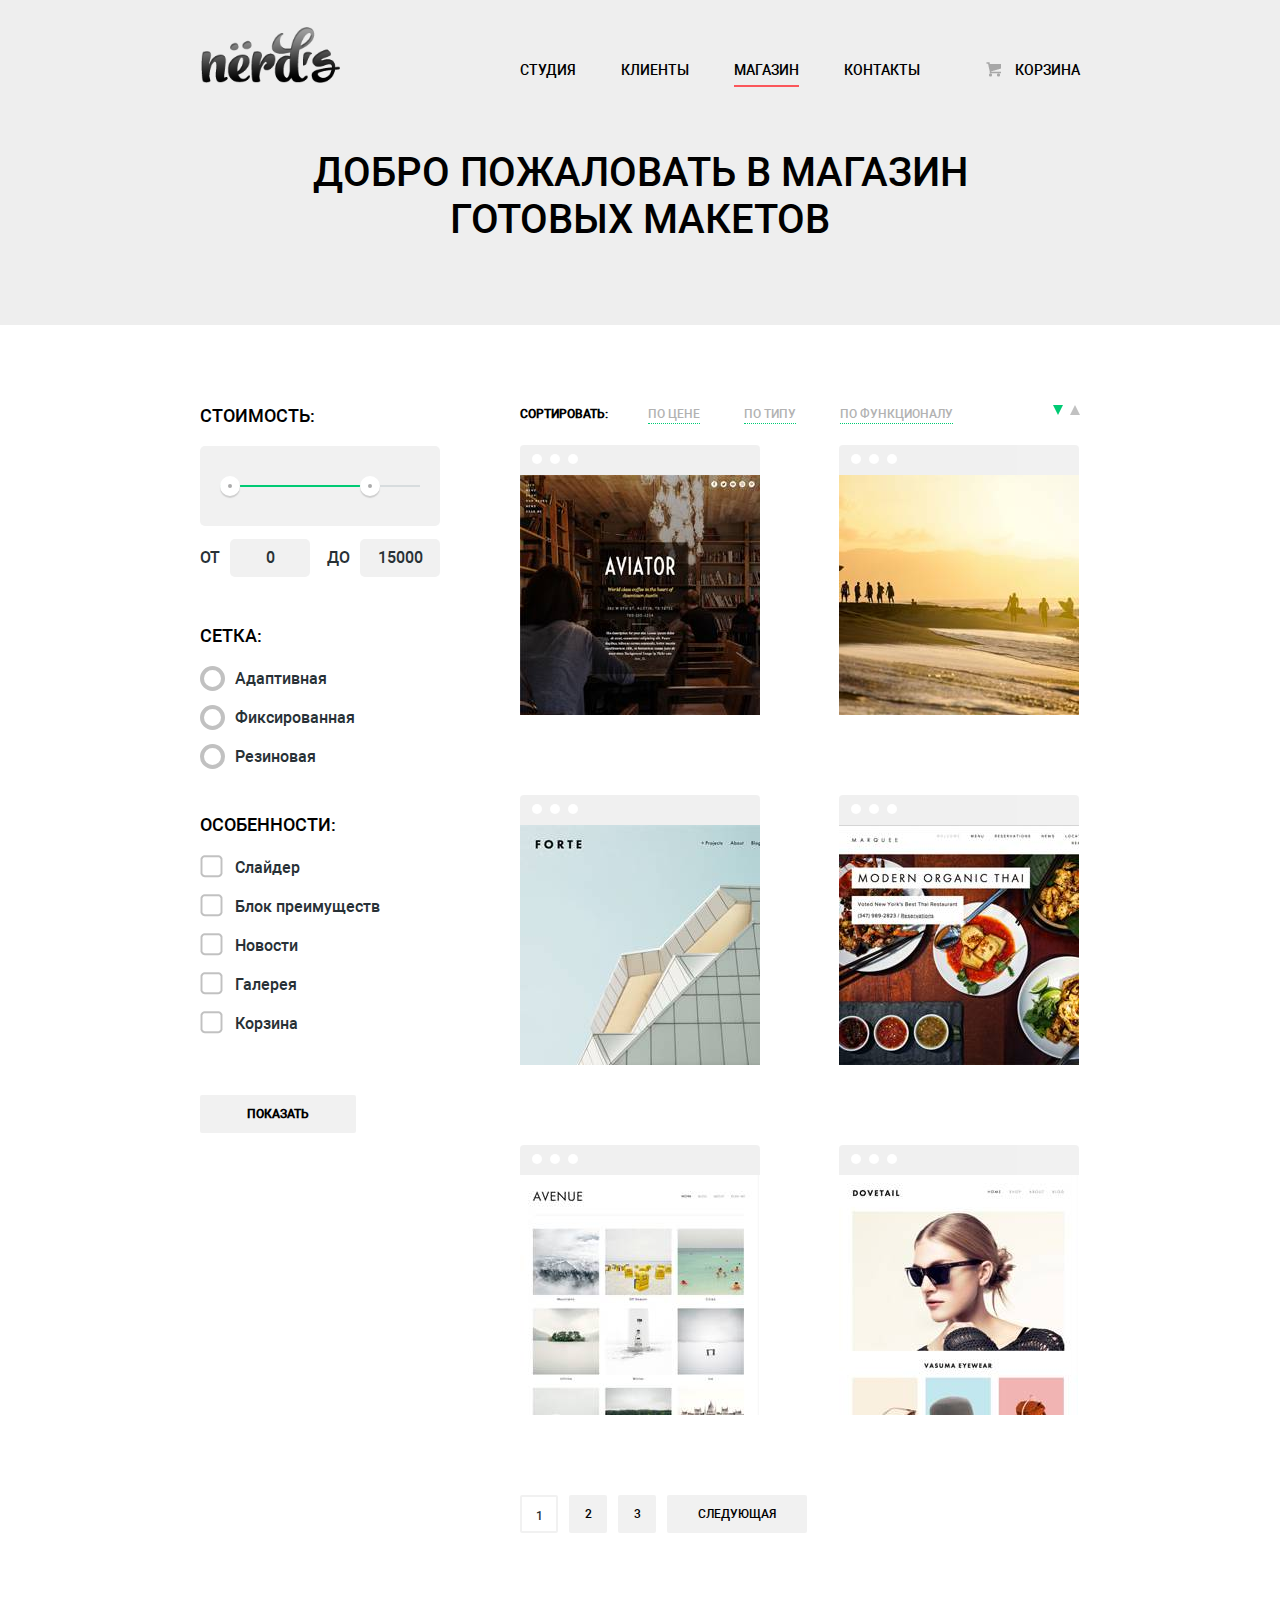
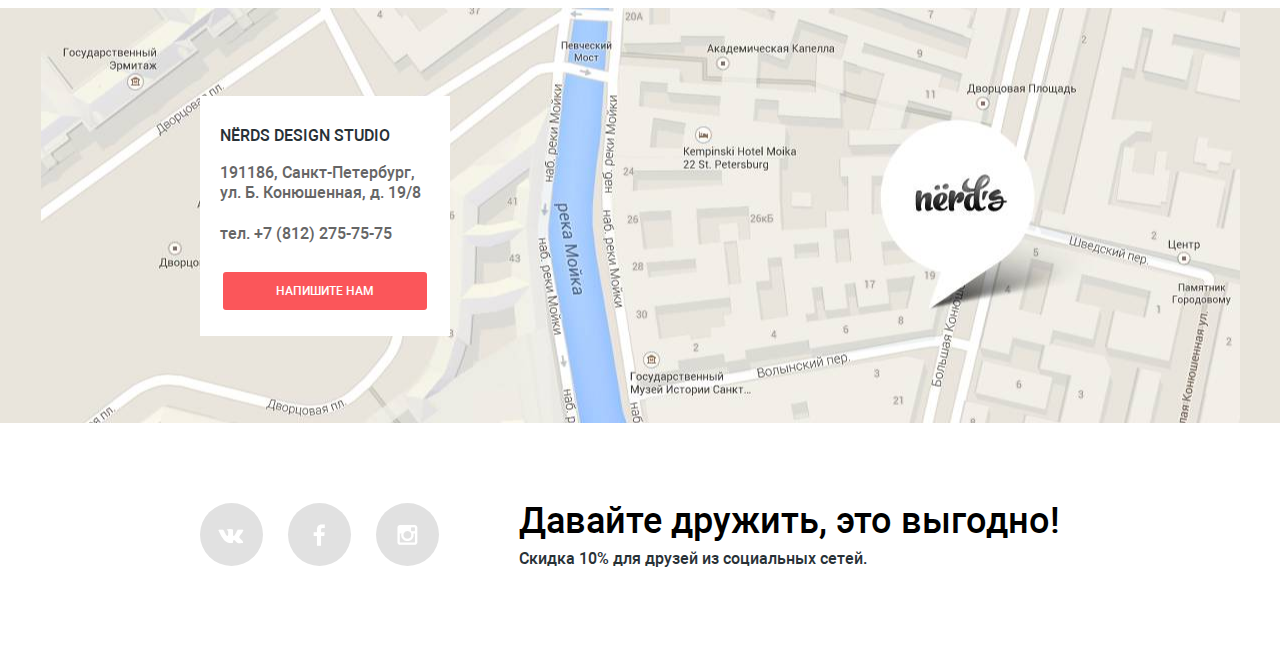
==== commit b2280434: "Исправил ошибки" ====
--- a/catalog.html
+++ b/catalog.html
@@ -3,7 +3,6 @@
   <head>
     <meta charset="utf-8">
     <title>Каталог</title>
-    <link rel="stylesheet" href="css/normalize.css">
     <link rel="stylesheet" href="css/style.css">
   </head>
   <body>
@@ -119,7 +118,7 @@
               <div class="item-img">
                 <img src="img/shop-item-img1.jpg" alt="#" width="240" height="240">
                 <div class="item-inside">
-                  <h3>
+                  <h3 class="item-inside-content">
                     <a href="#">
                       <span class="item-inside-title">Aviator</span>
                       <span class="item-inside-text">Одностраничный макет<br>с авторским дизайном</span>
@@ -140,7 +139,7 @@
               <div class="item-img">
                 <img src="img/shop-item-img2.jpg" alt="#" width="240" height="240">
                 <div class="item-inside">
-                  <h3>
+                  <h3 class="item-inside-content">
                     <a href="#">
                       <span class="item-inside-title">Sunset</span>
                       <span class="item-inside-text">Интернет-магазин<br>с личным кабинетом</span>
@@ -161,7 +160,7 @@
               <div class="item-img">
                 <img src="img/shop-item-img3.jpg" alt="#" width="240" height="240">
                 <div class="item-inside">
-                  <h3>
+                  <h3 class="item-inside-content">
                     <a href="#">
                       <span class="item-inside-title">Forte</span>
                       <span class="item-inside-text">Отличный макет<br>для личного блога</span>
@@ -182,7 +181,7 @@
               <div class="item-img">
                 <img src="img/shop-item-img4.jpg" alt="#" width="240" height="240">
                 <div class="item-inside">
-                  <h3>
+                  <h3 class="item-inside-content">
                     <a href="#">
                       <span class="item-inside-title">Modern organic thai</span>
                       <span class="item-inside-text">Сайт для ресторана<br>быстрого питания</span>
@@ -203,7 +202,7 @@
               <div class="item-img">
                 <img src="img/shop-item-img5.jpg" alt="#" width="239" height="240">
                 <div class="item-inside">
-                  <h3>
+                  <h3 class="item-inside-content">
                     <a href="#">
                       <span class="item-inside-title">Avenue</span>
                       <span class="item-inside-text">Макет для блога<br>о путешествиях</span>
@@ -224,7 +223,7 @@
              <div class="item-img">
                 <img src="img/shop-item-img6.jpg" alt="#" width="239" height="240">
                 <div class="item-inside">
-                  <h3>
+                  <h3 class="item-inside-content">
                     <a href="#">
                       <span class="item-inside-title">Devetail</span>
                       <span class="item-inside-text">Интернет-магазин<br>с галереей товаров</span>
@@ -290,6 +289,6 @@
         </form>
       </div>
     </div>
-    <script src="js/script.js"></script>
+    <script src="js/script.min.js"></script>
   </body>
 </html>
--- a/css/style.css
+++ b/css/style.css
@@ -1,3 +1,422 @@
+/*! normalize.css v4.1.1 | MIT License | github.com/necolas/normalize.css */
+
+/**
+ * 1. Change the default font family in all browsers (opinionated).
+ * 2. Prevent adjustments of font size after orientation changes in IE and iOS.
+ */
+
+html {
+  font-family: sans-serif; /* 1 */
+  -ms-text-size-adjust: 100%; /* 2 */
+  -webkit-text-size-adjust: 100%; /* 2 */
+}
+
+/**
+ * Remove the margin in all browsers (opinionated).
+ */
+
+body {
+  margin: 0;
+}
+
+/* HTML5 display definitions
+   ========================================================================== */
+
+/**
+ * Add the correct display in IE 9-.
+ * 1. Add the correct display in Edge, IE, and Firefox.
+ * 2. Add the correct display in IE.
+ */
+
+article,
+aside,
+details, /* 1 */
+figcaption,
+figure,
+footer,
+header,
+main, /* 2 */
+menu,
+nav,
+section,
+summary { /* 1 */
+  display: block;
+}
+
+/**
+ * Add the correct display in IE 9-.
+ */
+
+audio,
+canvas,
+progress,
+video {
+  display: inline-block;
+}
+
+/**
+ * Add the correct display in iOS 4-7.
+ */
+
+audio:not([controls]) {
+  display: none;
+  height: 0;
+}
+
+/**
+ * Add the correct vertical alignment in Chrome, Firefox, and Opera.
+ */
+
+progress {
+  vertical-align: baseline;
+}
+
+/**
+ * Add the correct display in IE 10-.
+ * 1. Add the correct display in IE.
+ */
+
+template, /* 1 */
+[hidden] {
+  display: none;
+}
+
+/* Links
+   ========================================================================== */
+
+/**
+ * 1. Remove the gray background on active links in IE 10.
+ * 2. Remove gaps in links underline in iOS 8+ and Safari 8+.
+ */
+
+a {
+  background-color: transparent; /* 1 */
+  -webkit-text-decoration-skip: objects; /* 2 */
+}
+
+/**
+ * Remove the outline on focused links when they are also active or hovered
+ * in all browsers (opinionated).
+ */
+
+a:active,
+a:hover {
+  outline-width: 0;
+}
+
+/* Text-level semantics
+   ========================================================================== */
+
+/**
+ * 1. Remove the bottom border in Firefox 39-.
+ * 2. Add the correct text decoration in Chrome, Edge, IE, Opera, and Safari.
+ */
+
+abbr[title] {
+  border-bottom: none; /* 1 */
+  text-decoration: underline; /* 2 */
+  text-decoration: underline dotted; /* 2 */
+}
+
+/**
+ * Prevent the duplicate application of `bolder` by the next rule in Safari 6.
+ */
+
+b,
+strong {
+  font-weight: inherit;
+}
+
+/**
+ * Add the correct font weight in Chrome, Edge, and Safari.
+ */
+
+b,
+strong {
+  font-weight: bolder;
+}
+
+/**
+ * Add the correct font style in Android 4.3-.
+ */
+
+dfn {
+  font-style: italic;
+}
+
+/**
+ * Correct the font size and margin on `h1` elements within `section` and
+ * `article` contexts in Chrome, Firefox, and Safari.
+ */
+
+h1 {
+  font-size: 2em;
+  margin: 0.67em 0;
+}
+
+/**
+ * Add the correct background and color in IE 9-.
+ */
+
+mark {
+  background-color: #ff0;
+  color: #000;
+}
+
+/**
+ * Add the correct font size in all browsers.
+ */
+
+small {
+  font-size: 80%;
+}
+
+/**
+ * Prevent `sub` and `sup` elements from affecting the line height in
+ * all browsers.
+ */
+
+sub,
+sup {
+  font-size: 75%;
+  line-height: 0;
+  position: relative;
+  vertical-align: baseline;
+}
+
+sub {
+  bottom: -0.25em;
+}
+
+sup {
+  top: -0.5em;
+}
+
+/* Embedded content
+   ========================================================================== */
+
+/**
+ * Remove the border on images inside links in IE 10-.
+ */
+
+img {
+  border-style: none;
+}
+
+/**
+ * Hide the overflow in IE.
+ */
+
+svg:not(:root) {
+  overflow: hidden;
+}
+
+/* Grouping content
+   ========================================================================== */
+
+/**
+ * 1. Correct the inheritance and scaling of font size in all browsers.
+ * 2. Correct the odd `em` font sizing in all browsers.
+ */
+
+code,
+kbd,
+pre,
+samp {
+  font-family: monospace, monospace; /* 1 */
+  font-size: 1em; /* 2 */
+}
+
+/**
+ * Add the correct margin in IE 8.
+ */
+
+figure {
+  margin: 1em 40px;
+}
+
+/**
+ * 1. Add the correct box sizing in Firefox.
+ * 2. Show the overflow in Edge and IE.
+ */
+
+hr {
+  box-sizing: content-box; /* 1 */
+  height: 0; /* 1 */
+  overflow: visible; /* 2 */
+}
+
+/* Forms
+   ========================================================================== */
+
+/**
+ * 1. Change font properties to `inherit` in all browsers (opinionated).
+ * 2. Remove the margin in Firefox and Safari.
+ */
+
+button,
+input,
+select,
+textarea {
+  font: inherit; /* 1 */
+  margin: 0; /* 2 */
+}
+
+/**
+ * Restore the font weight unset by the previous rule.
+ */
+
+optgroup {
+  font-weight: bold;
+}
+
+/**
+ * Show the overflow in IE.
+ * 1. Show the overflow in Edge.
+ */
+
+button,
+input { /* 1 */
+  overflow: visible;
+}
+
+/**
+ * Remove the inheritance of text transform in Edge, Firefox, and IE.
+ * 1. Remove the inheritance of text transform in Firefox.
+ */
+
+button,
+select { /* 1 */
+  text-transform: none;
+}
+
+/**
+ * 1. Prevent a WebKit bug where (2) destroys native `audio` and `video`
+ *    controls in Android 4.
+ * 2. Correct the inability to style clickable types in iOS and Safari.
+ */
+
+button,
+html [type="button"], /* 1 */
+[type="reset"],
+[type="submit"] {
+  -webkit-appearance: button; /* 2 */
+}
+
+/**
+ * Remove the inner border and padding in Firefox.
+ */
+
+button::-moz-focus-inner,
+[type="button"]::-moz-focus-inner,
+[type="reset"]::-moz-focus-inner,
+[type="submit"]::-moz-focus-inner {
+  border-style: none;
+  padding: 0;
+}
+
+/**
+ * Restore the focus styles unset by the previous rule.
+ */
+
+button:-moz-focusring,
+[type="button"]:-moz-focusring,
+[type="reset"]:-moz-focusring,
+[type="submit"]:-moz-focusring {
+  outline: 1px dotted ButtonText;
+}
+
+/**
+ * Change the border, margin, and padding in all browsers (opinionated).
+ */
+
+fieldset {
+  border: 1px solid #c0c0c0;
+  margin: 0 2px;
+  padding: 0.35em 0.625em 0.75em;
+}
+
+/**
+ * 1. Correct the text wrapping in Edge and IE.
+ * 2. Correct the color inheritance from `fieldset` elements in IE.
+ * 3. Remove the padding so developers are not caught out when they zero out
+ *    `fieldset` elements in all browsers.
+ */
+
+legend {
+  box-sizing: border-box; /* 1 */
+  color: inherit; /* 2 */
+  display: table; /* 1 */
+  max-width: 100%; /* 1 */
+  padding: 0; /* 3 */
+  white-space: normal; /* 1 */
+}
+
+/**
+ * Remove the default vertical scrollbar in IE.
+ */
+
+textarea {
+  overflow: auto;
+}
+
+/**
+ * 1. Add the correct box sizing in IE 10-.
+ * 2. Remove the padding in IE 10-.
+ */
+
+[type="checkbox"],
+[type="radio"] {
+  box-sizing: border-box; /* 1 */
+  padding: 0; /* 2 */
+}
+
+/**
+ * Correct the cursor style of increment and decrement buttons in Chrome.
+ */
+
+[type="number"]::-webkit-inner-spin-button,
+[type="number"]::-webkit-outer-spin-button {
+  height: auto;
+}
+
+/**
+ * 1. Correct the odd appearance in Chrome and Safari.
+ * 2. Correct the outline style in Safari.
+ */
+
+[type="search"] {
+  -webkit-appearance: textfield; /* 1 */
+  outline-offset: -2px; /* 2 */
+}
+
+/**
+ * Remove the inner padding and cancel buttons in Chrome and Safari on OS X.
+ */
+
+[type="search"]::-webkit-search-cancel-button,
+[type="search"]::-webkit-search-decoration {
+  -webkit-appearance: none;
+}
+
+/**
+ * Correct the text style of placeholders in Chrome, Edge, and Safari.
+ */
+
+::-webkit-input-placeholder {
+  color: inherit;
+  opacity: 0.54;
+}
+
+/**
+ * 1. Correct the inability to style clickable types in iOS and Safari.
+ * 2. Change font properties to `inherit` in Safari.
+ */
+
+::-webkit-file-upload-button {
+  -webkit-appearance: button; /* 1 */
+  font: inherit; /* 2 */
+}
 @font-face {
     font-family: "roboto";
     src: url("../fonts/robotomedium.woff2") format("woff2"),
@@ -828,7 +1247,6 @@
 
 .item-header-lap {
   display: inline-block;
-  vertical-align:top;
   width: 10px;
   height: 10px;
   border-radius: 50%;
@@ -864,7 +1282,7 @@
   font-weight: 500;
 }
 
-.item-inside h3>a {
+.item-inside-content a {
   display: block;
   text-decoration: none;
 }
@@ -953,6 +1371,7 @@
 
 .map {
   height: 415px;
+  background-color: #e9e5dc;
   background-image: url(../img/map.jpg);
   background-position: center center;
   background-repeat: no-repeat;
@@ -1164,10 +1583,18 @@
 }
 
 .modal-content-close::before {
+  -moz-transform: rotate(45deg);
+  -ms-transform: rotate(45deg);
+  -webkit-transform: rotate(45deg);
+  -o-transform: rotate(45deg);
   transform: rotate(45deg);
 }
 
 .modal-content-close::after {
+  -moz-transform: rotate(45deg);
+  -ms-transform: rotate(45deg);
+  -webkit-transform: rotate(45deg);
+  -o-transform: rotate(45deg);
   transform: rotate(-45deg);
 }
 
